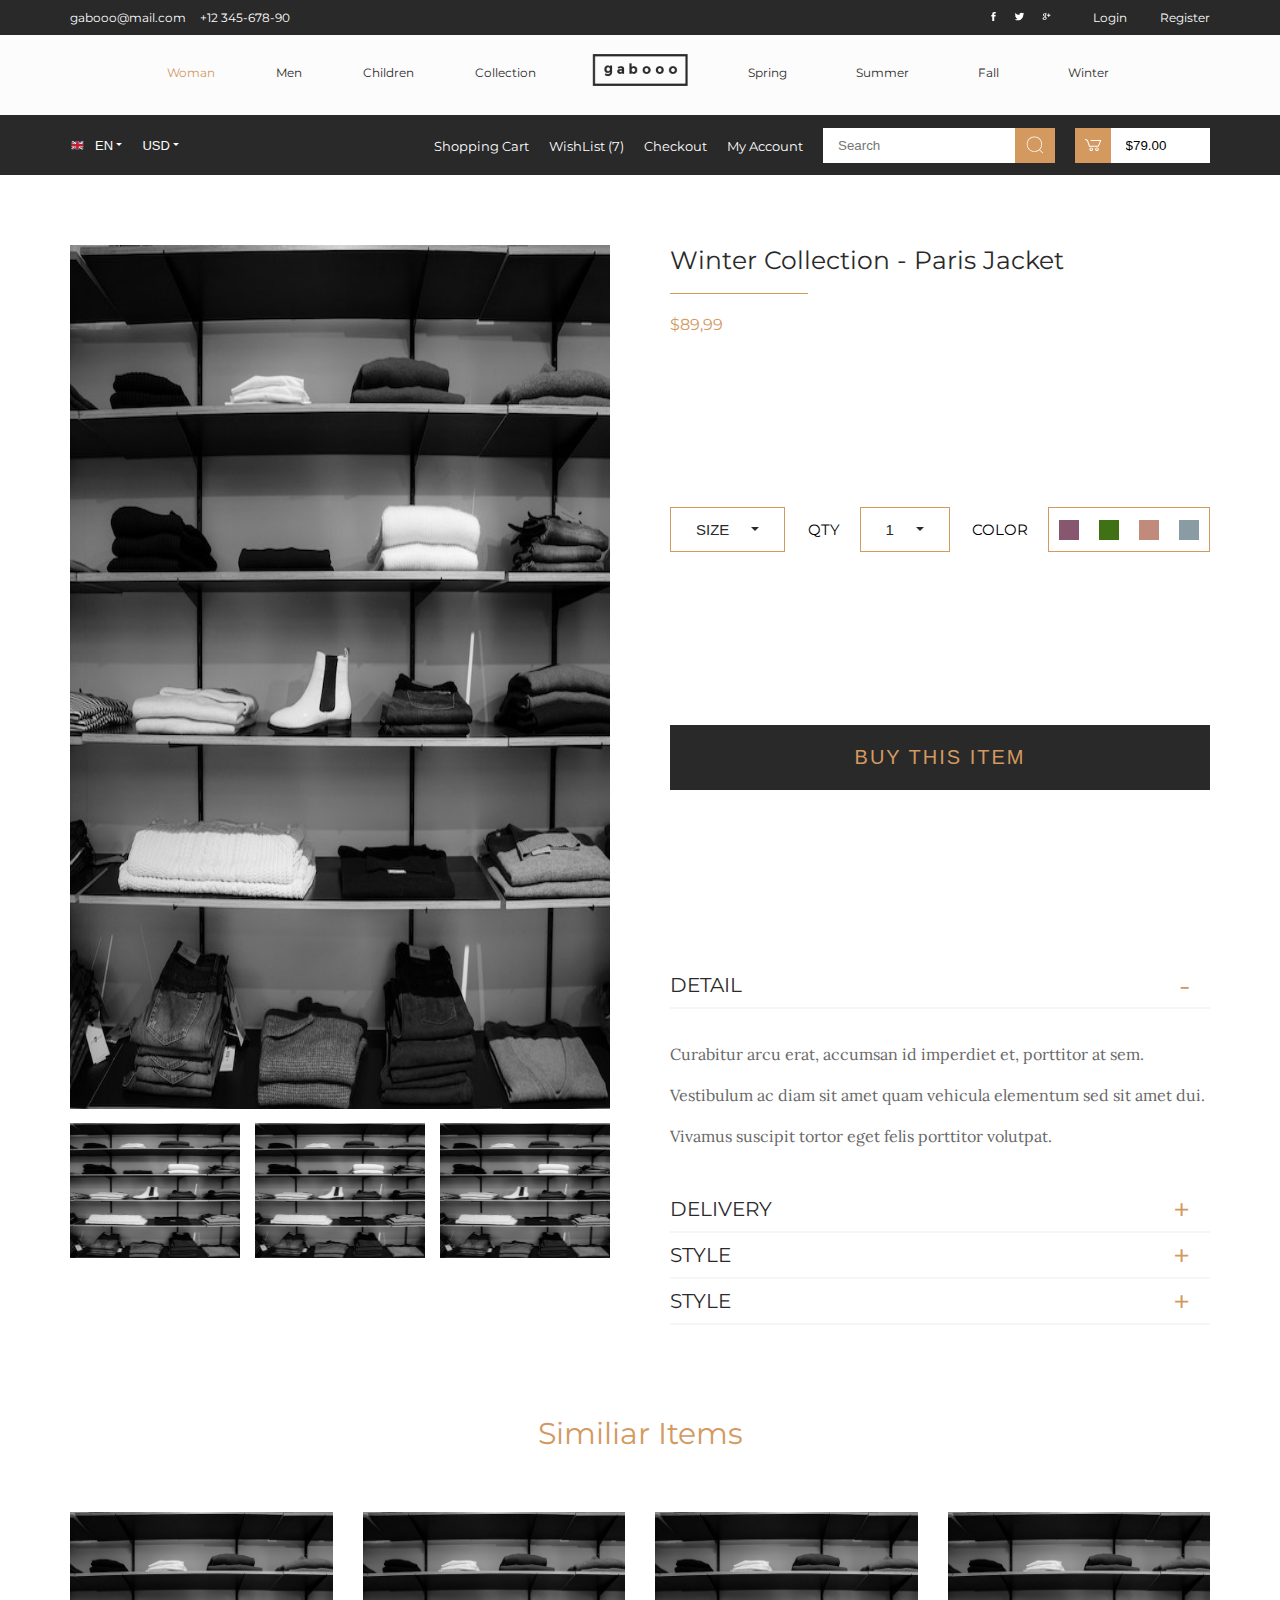
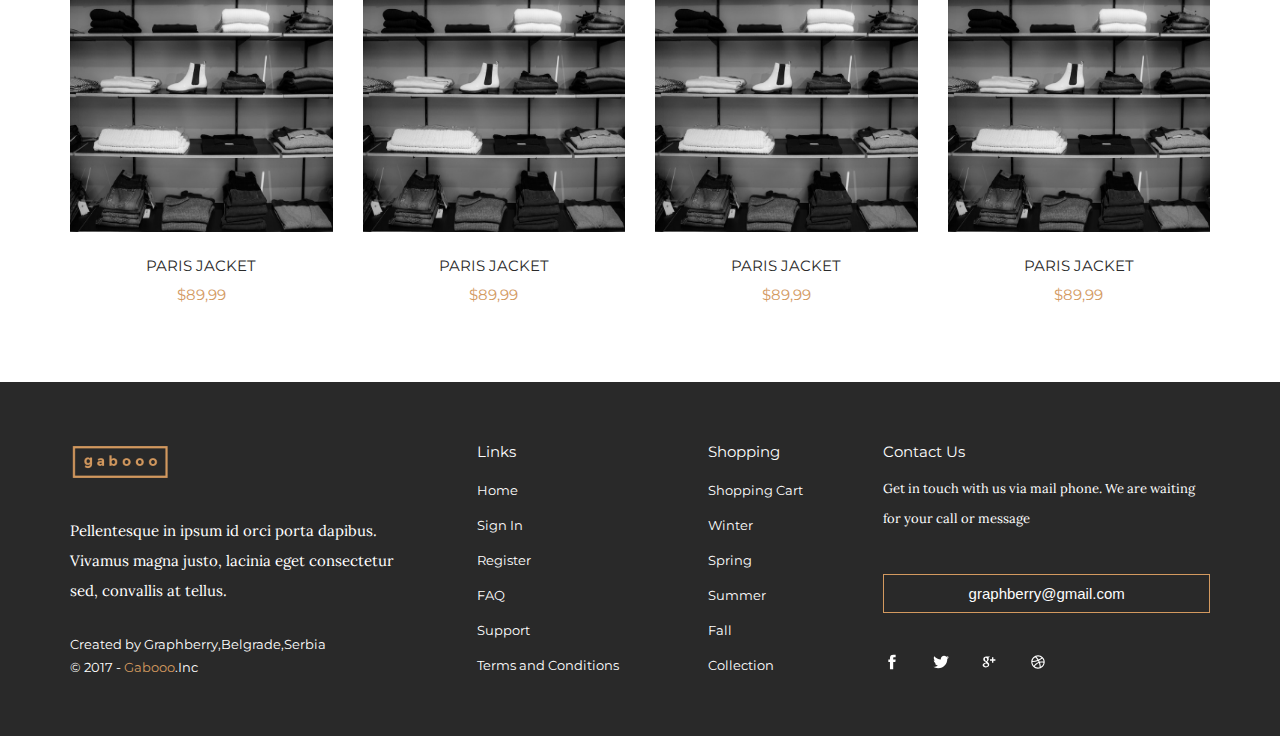
==== itemPage.html @ 837bccc3 "first commit" ====
<!DOCTYPE html>
<html lang="en">
<head>
    <meta charset="UTF-8">
    <meta http-equiv="X-UA-Compatible" content="IE=edge">
    <meta name="viewport" content="width=device-width, initial-scale=1.0">
    <title>Item Page</title>
    <!-- Css File -->
    <link rel="stylesheet" href="./css/itemPage.css">
    <!-- Google Fonts -->
    <link rel="preconnect" href="https://fonts.googleapis.com">
    <link rel="preconnect" href="https://fonts.gstatic.com" crossorigin>
    <link href="https://fonts.googleapis.com/css2?family=Montserrat:wght@300;400;600;700&display=swap" rel="stylesheet">
    <!-- JavaScript File -->
    <script src="./script.js" defer></script>
</head>
<body>
    <header>
        <!-- Top Navbar -->
        <div class="top-navbar py-10">
            <div class="fluid-container h-100">
                <div class="top-navbar-section d-flex align-items-center justify-space-between h-100">
                    <div class="left-top-navbar d-flex align-items-center justify-space-between">
                        <a href="#" class="mail d-inline-block">gabooo@mail.com</a>
                        <div class="phone">+12 345-678-90</div>
                    </div>
                    <div class="right-top-navbar d-flex align-items-center justify-space-between">
                        <div class="icons d-flex align-items-center justify-space-around">
                            <a href="#">
                                <svg class="svg-icon cursor" viewBox="0 0 20 20">
                                    <path fill="none" d="M11.344,5.71c0-0.73,0.074-1.122,1.199-1.122h1.502V1.871h-2.404c-2.886,0-3.903,1.36-3.903,3.646v1.765h-1.8V10h1.8v8.128h3.601V10h2.403l0.32-2.718h-2.724L11.344,5.71z"></path>
                                </svg>
                            </a>
                            <a href="#">
                                <svg  class="svg-icon cursor" viewBox="0 0 20 20">
                                    <path fill="none" d="M18.258,3.266c-0.693,0.405-1.46,0.698-2.277,0.857c-0.653-0.686-1.586-1.115-2.618-1.115c-1.98,0-3.586,1.581-3.586,3.53c0,0.276,0.031,0.545,0.092,0.805C6.888,7.195,4.245,5.79,2.476,3.654C2.167,4.176,1.99,4.781,1.99,5.429c0,1.224,0.633,2.305,1.596,2.938C2.999,8.349,2.445,8.19,1.961,7.925C1.96,7.94,1.96,7.954,1.96,7.97c0,1.71,1.237,3.138,2.877,3.462c-0.301,0.08-0.617,0.123-0.945,0.123c-0.23,0-0.456-0.021-0.674-0.062c0.456,1.402,1.781,2.422,3.35,2.451c-1.228,0.947-2.773,1.512-4.454,1.512c-0.291,0-0.575-0.016-0.855-0.049c1.588,1,3.473,1.586,5.498,1.586c6.598,0,10.205-5.379,10.205-10.045c0-0.153-0.003-0.305-0.01-0.456c0.7-0.499,1.308-1.12,1.789-1.827c-0.644,0.28-1.334,0.469-2.06,0.555C17.422,4.782,17.99,4.091,18.258,3.266"></path>
                                </svg>
                            </a>
                            <a href="#">
                                <svg  class="svg-icon cursor" viewBox="0 0 20 20">
                                    <path fill="none" d="M8.937,10.603c-0.383-0.284-0.741-0.706-0.754-0.837c0-0.223,0-0.326,0.526-0.758c0.684-0.56,1.062-1.297,1.062-2.076c0-0.672-0.188-1.273-0.512-1.71h0.286l1.58-1.196h-4.28c-1.717,0-3.222,1.348-3.222,2.885c0,1.587,1.162,2.794,2.726,2.858c-0.024,0.113-0.037,0.225-0.037,0.334c0,0.229,0.052,0.448,0.157,0.659c-1.938,0.013-3.569,1.309-3.569,2.84c0,1.375,1.571,2.373,3.735,2.373c2.338,0,3.599-1.463,3.599-2.84C10.233,11.99,9.882,11.303,8.937,10.603 M5.443,6.864C5.371,6.291,5.491,5.761,5.766,5.444c0.167-0.192,0.383-0.293,0.623-0.293l0,0h0.028c0.717,0.022,1.405,0.871,1.532,1.89c0.073,0.583-0.052,1.127-0.333,1.451c-0.167,0.192-0.378,0.293-0.64,0.292h0C6.273,8.765,5.571,7.883,5.443,6.864 M6.628,14.786c-1.066,0-1.902-0.687-1.902-1.562c0-0.803,0.978-1.508,2.093-1.508l0,0l0,0h0.029c0.241,0.003,0.474,0.04,0.695,0.109l0.221,0.158c0.567,0.405,0.866,0.634,0.956,1.003c0.022,0.097,0.033,0.194,0.033,0.291C8.752,14.278,8.038,14.786,6.628,14.786 M14.85,4.765h-1.493v2.242h-2.249v1.495h2.249v2.233h1.493V8.502h2.252V7.007H14.85V4.765z"></path>
                                </svg>
                            </a>
                        </div>
                        <div class="login cursor">Login</div>
                        <div class="Register cursor">Register</div>
                    </div>
                </div>
            </div>
        </div>
        <!-- Header -->
        <div class="header">
            <div class="container h-100">
                <div class="header-section d-flex align-items-center justify-space-around">
                    <div class="left-header d-flex align-items-center justify-space-around">
                        <a href="#">Woman</a>
                        <a href="#">Men</a>
                        <a href="#">Children</a>
                        <a href="#">Collection</a>
                    </div>
                    <a href="./main.html" class="d-inline-block">
                        <img class="logo" src="./imgaes/logo.png" alt="logo">
                    </a>
                    <div class="right-header d-flex align-items-center justify-space-around">
                        <a href="#">Spring</a>
                        <a href="#">Summer</a>
                        <a href="#">Fall</a>
                        <a href="#">Winter</a>
                    </div>
                    <!-- mobile nav button -->
                    <div 
                        id="navbarMenu" 
                        class="mobile-nav-btn cursor"
                        style="--gap-size:10px"
                    >
                        <span></span>
                        <span></span>
                        <span></span>
                    </div>
                    <!-- side menu  -->
                    <div id="sideMenu" class="side-menu">
                        <div id="closeMenu" class="close-menu cursor" style="--icon-size:25px; --icon-color:#2a2a2a">
                            <svg class="svg-icon" viewBox="0 0 20 20">
                                <path fill="none" d="M11.469,10l7.08-7.08c0.406-0.406,0.406-1.064,0-1.469c-0.406-0.406-1.063-0.406-1.469,0L10,8.53l-7.081-7.08
                                c-0.406-0.406-1.064-0.406-1.469,0c-0.406,0.406-0.406,1.063,0,1.469L8.531,10L1.45,17.081c-0.406,0.406-0.406,1.064,0,1.469
                                c0.203,0.203,0.469,0.304,0.735,0.304c0.266,0,0.531-0.101,0.735-0.304L10,11.469l7.08,7.081c0.203,0.203,0.469,0.304,0.735,0.304
                                c0.267,0,0.532-0.101,0.735-0.304c0.406-0.406,0.406-1.064,0-1.469L11.469,10z"></path>
                            </svg>
                        </div>
                        <a href="#">Woman</a>
                        <a href="#">Men</a>
                        <a href="#">Children</a>
                        <a href="#">Collection</a>
                        <a href="#">Spring</a>
                        <a href="#">Summer</a>
                        <a href="#">Fall</a>
                        <a href="#">Winter</a>
                    </div>
                </div>
            </div>
        </div>
    </header>
    <main>
        <!-- Cash Bar -->
        <section class="cash-bar">
            <div class="fluid-container">
                <div class="cash-bar-section d-flex align-items-center justify-space-between">
                    <div class="cash-menus d-flex align-items-center">
                        <div class="dropdown relative d-flex align-items-center">
                            <svg xmlns="http://www.w3.org/2000/svg" xmlns:xlink="http://www.w3.org/1999/xlink" width="15" zoomAndPan="magnify" viewBox="0 0 30 30.000001" height="30" preserveAspectRatio="xMidYMid meet" version="1.0"><defs><clipPath id="id1"><path d="M 2.511719 6.402344 L 27.191406 6.402344 L 27.191406 24.546875 L 2.511719 24.546875 Z M 2.511719 6.402344 " clip-rule="nonzero"/></clipPath></defs><g clip-path="url(#id1)"><path fill="rgb(0%, 14.118958%, 49.01886%)" d="M 2.519531 9.234375 L 2.519531 11.984375 L 6.375 11.984375 Z M 5.714844 24.546875 L 11.425781 24.546875 L 11.425781 20.472656 Z M 18.277344 20.472656 L 18.277344 24.546875 L 23.984375 24.546875 Z M 2.519531 18.964844 L 2.519531 21.714844 L 6.378906 18.964844 Z M 23.988281 6.402344 L 18.277344 6.402344 L 18.277344 10.472656 Z M 27.183594 21.714844 L 27.183594 18.964844 L 23.324219 18.964844 Z M 27.183594 11.984375 L 27.183594 9.234375 L 23.324219 11.984375 Z M 11.425781 6.402344 L 5.714844 6.402344 L 11.425781 10.472656 Z M 11.425781 6.402344 " fill-opacity="1" fill-rule="nonzero"/><path fill="rgb(81.17981%, 10.5896%, 16.859436%)" d="M 19.742188 18.964844 L 26.394531 23.710938 C 26.71875 23.375 26.949219 22.953125 27.074219 22.488281 L 22.132812 18.964844 Z M 11.425781 18.964844 L 9.960938 18.964844 L 3.304688 23.707031 C 3.664062 24.078125 4.121094 24.34375 4.632812 24.464844 L 11.425781 19.621094 Z M 18.277344 11.984375 L 19.742188 11.984375 L 26.394531 7.238281 C 26.039062 6.867188 25.582031 6.605469 25.070312 6.480469 L 18.277344 11.324219 Z M 9.960938 11.984375 L 3.304688 7.238281 C 2.984375 7.574219 2.753906 7.992188 2.628906 8.460938 L 7.570312 11.984375 Z M 9.960938 11.984375 " fill-opacity="1" fill-rule="nonzero"/><path fill="rgb(93.328857%, 93.328857%, 93.328857%)" d="M 27.183594 17.566406 L 16.90625 17.566406 L 16.90625 24.546875 L 18.277344 24.546875 L 18.277344 20.472656 L 23.984375 24.546875 L 24.441406 24.546875 C 25.207031 24.546875 25.898438 24.222656 26.394531 23.710938 L 19.742188 18.964844 L 22.132812 18.964844 L 27.074219 22.488281 C 27.136719 22.253906 27.183594 22.011719 27.183594 21.753906 L 27.183594 21.714844 L 23.324219 18.964844 L 27.183594 18.964844 Z M 2.519531 17.566406 L 2.519531 18.964844 L 6.378906 18.964844 L 2.519531 21.714844 L 2.519531 21.753906 C 2.519531 22.515625 2.820312 23.203125 3.304688 23.707031 L 9.960938 18.964844 L 11.425781 18.964844 L 11.425781 19.621094 L 4.632812 24.464844 C 4.835938 24.515625 5.042969 24.546875 5.261719 24.546875 L 5.714844 24.546875 L 11.425781 20.472656 L 11.425781 24.546875 L 12.796875 24.546875 L 12.796875 17.566406 Z M 27.183594 9.191406 C 27.183594 8.429688 26.882812 7.742188 26.394531 7.238281 L 19.742188 11.984375 L 18.277344 11.984375 L 18.277344 11.324219 L 25.070312 6.480469 C 24.867188 6.433594 24.660156 6.402344 24.441406 6.402344 L 23.988281 6.402344 L 18.277344 10.472656 L 18.277344 6.402344 L 16.90625 6.402344 L 16.90625 13.378906 L 27.183594 13.378906 L 27.183594 11.984375 L 23.324219 11.984375 L 27.183594 9.234375 Z M 11.425781 6.402344 L 11.425781 10.472656 L 5.714844 6.402344 L 5.261719 6.402344 C 4.496094 6.402344 3.804688 6.722656 3.304688 7.238281 L 9.960938 11.984375 L 7.570312 11.984375 L 2.628906 8.460938 C 2.566406 8.695312 2.519531 8.9375 2.519531 9.191406 L 2.519531 9.234375 L 6.375 11.984375 L 2.519531 11.984375 L 2.519531 13.378906 L 12.796875 13.378906 L 12.796875 6.402344 Z M 11.425781 6.402344 " fill-opacity="1" fill-rule="nonzero"/><path fill="rgb(81.17981%, 10.5896%, 16.859436%)" d="M 16.90625 13.378906 L 16.90625 6.402344 L 12.796875 6.402344 L 12.796875 13.378906 L 2.519531 13.378906 L 2.519531 17.566406 L 12.796875 17.566406 L 12.796875 24.546875 L 16.90625 24.546875 L 16.90625 17.566406 L 27.183594 17.566406 L 27.183594 13.378906 Z M 16.90625 13.378906 " fill-opacity="1" fill-rule="nonzero"/></g></svg>
                            <button>EN</button>
                            <div class="dropdown-list">
                                <a href="#">EN</a>
                                <a href="#">AR</a>
                            </div>
                        </div>
                        <div class="dropdown relative">
                            <button>USD</button>
                            <div class="dropdown-list">
                                <a href="#">USD</a>
                                <a href="#">EUR</a>
                            </div>
                        </div>
                        <!-- Mobile Screen Hide cash-navbar and replace it to dropdown menu -->
                        <div class="dropdown relative menu-mobile">
                            <button>MENU</button>
                            <div class="dropdown-list">
                                <a href="#">Shopping Cart</a>
                                <a href="#">WishList (7)</a>
                                <a href="#">Checkout</a>
                                <a href="#">My Account</a>
                            </div>
                        </div>
                    </div>
                    <div class="cash-forms d-flex align-items-center">
                        <ul class="cash-navbar d-flex">
                            <li class="ml-20"><a href="#">Shopping Cart</a></li>
                            <li class="ml-20"><a href="#">WishList (7)</a></li>
                            <li class="ml-20"><a href="#">Checkout</a></li>
                            <li class="ml-20"><a href="#">My Account</a></li>
                        </ul>
                        <form class="search-form-input ml-20 d-flex align-items-center justify-space-between">
                            <input
                                type="search"
                                placeholder="Search" 
                                class="input ml-15"
                            />
                            <div class="search-icon d-flex align-items-center justify-content-center h-100">
                                <svg class="svg-icon" style="--icon-size:20px" viewBox="0 0 20 20">
                                    <path fill="none" d="M18.109,17.776l-3.082-3.081c-0.059-0.059-0.135-0.077-0.211-0.087c1.373-1.38,2.221-3.28,2.221-5.379c0-4.212-3.414-7.626-7.625-7.626c-4.212,0-7.626,3.414-7.626,7.626s3.414,7.627,7.626,7.627c1.918,0,3.665-0.713,5.004-1.882c0.006,0.085,0.033,0.17,0.098,0.234l3.082,3.081c0.143,0.142,0.371,0.142,0.514,0C18.25,18.148,18.25,17.918,18.109,17.776zM9.412,16.13c-3.811,0-6.9-3.089-6.9-6.9c0-3.81,3.089-6.899,6.9-6.899c3.811,0,6.901,3.09,6.901,6.899C16.312,13.041,13.223,16.13,9.412,16.13z"></path>
                                </svg>
                            </div>
                        </form>
                        <form class="price-form-input ml-20 d-flex align-items-center">
                            <div class="search-icon d-flex align-items-center justify-content-center h-100">
                                <svg class="svg-icon" style="--icon-size:20px" viewBox="0 0 20 20">
                                    <path fill="none" d="M17.72,5.011H8.026c-0.271,0-0.49,0.219-0.49,0.489c0,0.271,0.219,0.489,0.49,0.489h8.962l-1.979,4.773H6.763L4.935,5.343C4.926,5.316,4.897,5.309,4.884,5.286c-0.011-0.024,0-0.051-0.017-0.074C4.833,5.166,4.025,4.081,2.33,3.908C2.068,3.883,1.822,4.075,1.795,4.344C1.767,4.612,1.962,4.853,2.231,4.88c1.143,0.118,1.703,0.738,1.808,0.866l1.91,5.661c0.066,0.199,0.252,0.333,0.463,0.333h8.924c0.116,0,0.22-0.053,0.308-0.128c0.027-0.023,0.042-0.048,0.063-0.076c0.026-0.034,0.063-0.058,0.08-0.099l2.384-5.75c0.062-0.151,0.046-0.323-0.045-0.458C18.036,5.092,17.883,5.011,17.72,5.011z"></path>
                                    <path fill="none" d="M8.251,12.386c-1.023,0-1.856,0.834-1.856,1.856s0.833,1.853,1.856,1.853c1.021,0,1.853-0.83,1.853-1.853S9.273,12.386,8.251,12.386z M8.251,15.116c-0.484,0-0.877-0.393-0.877-0.874c0-0.484,0.394-0.878,0.877-0.878c0.482,0,0.875,0.394,0.875,0.878C9.126,14.724,8.733,15.116,8.251,15.116z"></path>
                                    <path fill="none" d="M13.972,12.386c-1.022,0-1.855,0.834-1.855,1.856s0.833,1.853,1.855,1.853s1.854-0.83,1.854-1.853S14.994,12.386,13.972,12.386z M13.972,15.116c-0.484,0-0.878-0.393-0.878-0.874c0-0.484,0.394-0.878,0.878-0.878c0.482,0,0.875,0.394,0.875,0.878C14.847,14.724,14.454,15.116,13.972,15.116z"></path>
                                </svg>
                            </div>
                            <input
                                type="text"
                                placeholder="price" 
                                class="input ml-15"
                                value="$79.00"
                            />
                        </form>
                    </div>
                </div>
            </div>
        </section>
        <!-- Item -->
        <section class="item-page my-70">
            <div class="fluid-container">
                <div class="main">
                <!-- Item Section -->
                <div class="item-section h-120vh d-flex gap mb-90" style="--gap-size:60px">
                    <!-- Slider -->
                    <div class="slider h-100 w-50">
                        <img src="./imgaes/shopping-item.jpg" alt="slider image" class="w-100 h-80">
                        <div class="thumbnails d-flex gap mt-10" style="--gap-size:15px">
                            <img src="./imgaes/shopping-item.jpg" alt="slider image">
                            <img src="./imgaes/shopping-item.jpg" alt="slider image">
                            <img src="./imgaes/shopping-item.jpg" alt="slider image">
                        </div>
                    </div>
                    <!-- Item Content -->
                    <div class="item-content h-100 d-flex flex-column align-items-start justify-space-between w-50">
                        <!-- Item Info -->
                        <div class="item-info">
                            <h2 class="item-name">Winter Collection - Paris Jacket</h2>
                            <span class="item-price d-inline-block mt-10">$89,99</span>
                        </div>
                        <!-- Item Options -->
                        <div class="item-options d-flex align-items-center justify-space-between w-100">
                            <div class="dropdown relative">
                                <button>SIZE</button>
                                <div class="dropdown-list">
                                    <a href="#">XXL</a>
                                    <a href="#">XL</a>
                                    <a href="#">L</a>
                                    <a href="#">M</a>
                                    <a href="#">S</a>
                                </div>
                            </div>
                            <div class="quantity d-flex align-items-center">
                                <span class="d-inline-block fs-15 mr-20">QTY</span>
                                <div class="dropdown relative">
                                    <button>1</button>
                                    <div class="dropdown-list">
                                        <a href="#">1</a>
                                        <a href="#">2</a>
                                        <a href="#">3</a>
                                        <a href="#">4</a>
                                        <a href="#">5</a>
                                    </div>
                                </div>
                            </div>
                            <div class="color d-flex align-items-center">
                                <span class="d-inline-block fs-15 mr-20">COLOR</span>
                                <div class="colors-checkbox d-flex">
                                    <span style="--checkbox-color:#87576f"></span>
                                    <span style="--checkbox-color:#417115"></span>
                                    <span style="--checkbox-color:#c18b7b"></span>
                                    <span style="--checkbox-color:#899ca4"></span>
                                </div>
                            </div>
                        </div>
                        <button class="checkout cursor">BUY THIS ITEM</button>
                        <!-- Accordion -->
                        <div class="accordion w-100">
                            <div class="contentBox active">
                                <div class="label py-10 cursor">DETAIL</div>
                                <hr>
                                <div class="content">
                                    <p>Curabitur arcu erat, accumsan id imperdiet et, porttitor at sem. Vestibulum ac diam sit amet quam vehicula elementum sed sit amet dui. Vivamus suscipit tortor eget felis porttitor volutpat.</p>
                                </div>
                            </div>
                            <div class="contentBox">
                                <div class="label py-10 cursor">DELIVERY</div>
                                <hr>
                                <div class="content">
                                    <p>Curabitur arcu erat, accumsan id imperdiet et, porttitor at sem. Vestibulum ac diam sit amet quam vehicula elementum sed sit amet dui. Vivamus suscipit tortor eget felis porttitor volutpat.</p>
                                </div>
                            </div>
                            <div class="contentBox">
                                <div class="label py-10 cursor">STYLE</div>
                                <hr>
                                <div class="content">
                                    <p>Curabitur arcu erat, accumsan id imperdiet et, porttitor at sem. Vestibulum ac diam sit amet quam vehicula elementum sed sit amet dui. Vivamus suscipit tortor eget felis porttitor volutpat.</p>
                                </div>
                            </div>
                            <div class="contentBox">
                                <div class="label py-10 cursor">STYLE</div>
                                <hr>
                                <div class="content">
                                    <p>Curabitur arcu erat, accumsan id imperdiet et, porttitor at sem. Vestibulum ac diam sit amet quam vehicula elementum sed sit amet dui. Vivamus suscipit tortor eget felis porttitor volutpat.</p>
                                </div>
                            </div>
                        </div>
                    </div>
                </div>
                <!-- Similiar Items -->
                <section class="similiar-items mt-80">
                        <div class="similiar-items-section d-flex flex-column align-items-center justify-content-center">
                            <div class="similiar-items-head mb-60">Similiar Items</div>
                            <div class="items grid-layout w-100">
                                <div class="item-info">
                                    <a href="./itemPage.html">
                                        <img src="./imgaes/shopping-item.jpg" alt="image" class="h-80 w-100">
                                    </a>
                                    <div class="name pt-20 pb-10 text-center fs-15">PARIS JACKET</div>
                                    <div class="price text-center fs-15">$89,99</div>
                                </div>
                                <div class="item-info">
                                    <a href="./itemPage.html">
                                        <img src="./imgaes/shopping-item.jpg" alt="image" class="h-80 w-100">
                                    </a>
                                    <div class="name pt-20 pb-10 text-center fs-15">PARIS JACKET</div>
                                    <div class="price text-center fs-15">$89,99</div>
                                </div>
                                <div class="item-info">
                                    <a href="./itemPage.html">
                                        <img src="./imgaes/shopping-item.jpg" alt="image" class="h-80 w-100">
                                    </a>
                                    <div class="name pt-20 pb-10 text-center fs-15">PARIS JACKET</div>
                                    <div class="price text-center fs-15">$89,99</div>
                                </div>
                                <div class="item-info">
                                    <a href="./itemPage.html">
                                        <img src="./imgaes/shopping-item.jpg" alt="image" class="h-80 w-100">
                                    </a>
                                    <div class="name pt-20 pb-10 text-center fs-15">PARIS JACKET</div>
                                    <div class="price text-center fs-15">$89,99</div>
                                </div>
                            </div>
                        </div>
                </section>
                </div>
            </div>
        </section>
    </main>
    <!-- Footer -->
    <footer>
        <div class="fluid-container h-100">
            <div class="footer-content d-flex justify-space-between gap h-100 py-60" style="--gap-size:80px">
                <div class="footer-info">
                    <a href="./main.html" class="d-inline-block mb-30">
                        <img class="logo" src="./imgaes/logo1.png" alt="logo">
                    </a>
                    <p class="footer-p fs-15 mb-30">Pellentesque in ipsum id orci porta dapibus. Vivamus magna justo, lacinia eget consectetur sed, convallis at tellus.</p>
                    <div class="created-by mb-5">Created by Graphberry,Belgrade,Serbia</div>
                    <span class="project-name d-inline-block">© 2017 - <span class="gabooo">Gabooo</span>.Inc</span>
                </div>
                <div class="links-shopping d-flex justify-space-between">
                    <ul class="footer-list" aria-label="Links">
                        <li><a href="#">Home</a></li>
                        <li><a href="#">Sign In</a></li>
                        <li><a href="#">Register</a></li>
                        <li><a href="#">FAQ</a></li>
                        <li><a href="#">Support</a></li>
                        <li><a href="#">Terms and Conditions</a></li>
                    </ul>
                    <ul class="footer-list" aria-label="Shopping">
                        <li><a href="#">Shopping Cart</a></li>
                        <li><a href="#">Winter</a></li>
                        <li><a href="#">Spring</a></li>
                        <li><a href="#">Summer</a></li>
                        <li><a href="#">Fall</a></li>
                        <li><a href="#">Collection</a></li>
                    </ul>
                </div>
                <div class="contact-us-content">
                    <div class="contact-us-head fs-15">Contact Us</div>
                    <p class="contact-us-p">Get in touch with us via mail phone. We are waiting for your call or message</p>
                    <button class="contact-us-btn fs-15 cursor w-100 my-40">graphberry@gmail.com</button>
                    <div class="social-media-links d-flex align-items-center justify-space-between w-50">
                        <a href="#" class="d-inline-block" style="--icon-size:18px">
                            <svg class="svg-icon cursor" viewBox="0 0 20 20">
                                <path fill="none" d="M11.344,5.71c0-0.73,0.074-1.122,1.199-1.122h1.502V1.871h-2.404c-2.886,0-3.903,1.36-3.903,3.646v1.765h-1.8V10h1.8v8.128h3.601V10h2.403l0.32-2.718h-2.724L11.344,5.71z"></path>
                            </svg>
                        </a>
                        <a href="#" class="d-inline-block" style="--icon-size:18px">
                            <svg  class="svg-icon cursor" viewBox="0 0 20 20">
                                <path fill="none" d="M18.258,3.266c-0.693,0.405-1.46,0.698-2.277,0.857c-0.653-0.686-1.586-1.115-2.618-1.115c-1.98,0-3.586,1.581-3.586,3.53c0,0.276,0.031,0.545,0.092,0.805C6.888,7.195,4.245,5.79,2.476,3.654C2.167,4.176,1.99,4.781,1.99,5.429c0,1.224,0.633,2.305,1.596,2.938C2.999,8.349,2.445,8.19,1.961,7.925C1.96,7.94,1.96,7.954,1.96,7.97c0,1.71,1.237,3.138,2.877,3.462c-0.301,0.08-0.617,0.123-0.945,0.123c-0.23,0-0.456-0.021-0.674-0.062c0.456,1.402,1.781,2.422,3.35,2.451c-1.228,0.947-2.773,1.512-4.454,1.512c-0.291,0-0.575-0.016-0.855-0.049c1.588,1,3.473,1.586,5.498,1.586c6.598,0,10.205-5.379,10.205-10.045c0-0.153-0.003-0.305-0.01-0.456c0.7-0.499,1.308-1.12,1.789-1.827c-0.644,0.28-1.334,0.469-2.06,0.555C17.422,4.782,17.99,4.091,18.258,3.266"></path>
                            </svg>
                        </a>
                        <a href="#" class="d-inline-block" style="--icon-size:18px">
                            <svg  class="svg-icon cursor" viewBox="0 0 20 20">
                                <path fill="none" d="M8.937,10.603c-0.383-0.284-0.741-0.706-0.754-0.837c0-0.223,0-0.326,0.526-0.758c0.684-0.56,1.062-1.297,1.062-2.076c0-0.672-0.188-1.273-0.512-1.71h0.286l1.58-1.196h-4.28c-1.717,0-3.222,1.348-3.222,2.885c0,1.587,1.162,2.794,2.726,2.858c-0.024,0.113-0.037,0.225-0.037,0.334c0,0.229,0.052,0.448,0.157,0.659c-1.938,0.013-3.569,1.309-3.569,2.84c0,1.375,1.571,2.373,3.735,2.373c2.338,0,3.599-1.463,3.599-2.84C10.233,11.99,9.882,11.303,8.937,10.603 M5.443,6.864C5.371,6.291,5.491,5.761,5.766,5.444c0.167-0.192,0.383-0.293,0.623-0.293l0,0h0.028c0.717,0.022,1.405,0.871,1.532,1.89c0.073,0.583-0.052,1.127-0.333,1.451c-0.167,0.192-0.378,0.293-0.64,0.292h0C6.273,8.765,5.571,7.883,5.443,6.864 M6.628,14.786c-1.066,0-1.902-0.687-1.902-1.562c0-0.803,0.978-1.508,2.093-1.508l0,0l0,0h0.029c0.241,0.003,0.474,0.04,0.695,0.109l0.221,0.158c0.567,0.405,0.866,0.634,0.956,1.003c0.022,0.097,0.033,0.194,0.033,0.291C8.752,14.278,8.038,14.786,6.628,14.786 M14.85,4.765h-1.493v2.242h-2.249v1.495h2.249v2.233h1.493V8.502h2.252V7.007H14.85V4.765z"></path>
                            </svg>
                        </a>
                        <a href="#" class="d-inline-block" style="--icon-size:18px">
                            <svg class="svg-icon" width="20px" height="20px" viewBox="0 0 20 20">
                                <path fill="none" d="M10,2.531c-4.125,0-7.469,3.344-7.469,7.469c0,4.125,3.344,7.469,7.469,7.469c4.125,0,7.469-3.344,7.469-7.469C17.469,5.875,14.125,2.531,10,2.531 M10,3.776c1.48,0,2.84,0.519,3.908,1.384c-1.009,0.811-2.111,1.512-3.298,2.066C9.914,6.072,9.077,5.017,8.14,4.059C8.728,3.876,9.352,3.776,10,3.776 M6.903,4.606c0.962,0.93,1.82,1.969,2.53,3.112C7.707,8.364,5.849,8.734,3.902,8.75C4.264,6.976,5.382,5.481,6.903,4.606 M3.776,10c2.219,0,4.338-0.418,6.29-1.175c0.209,0.404,0.405,0.813,0.579,1.236c-2.147,0.805-3.953,2.294-5.177,4.195C4.421,13.143,3.776,11.648,3.776,10 M10,16.224c-1.337,0-2.572-0.426-3.586-1.143c1.079-1.748,2.709-3.119,4.659-3.853c0.483,1.488,0.755,3.071,0.784,4.714C11.271,16.125,10.646,16.224,10,16.224 M13.075,15.407c-0.072-1.577-0.342-3.103-0.806-4.542c0.673-0.154,1.369-0.243,2.087-0.243c0.621,0,1.22,0.085,1.807,0.203C15.902,12.791,14.728,14.465,13.075,15.407 M14.356,9.378c-0.868,0-1.708,0.116-2.515,0.313c-0.188-0.464-0.396-0.917-0.621-1.359c1.294-0.612,2.492-1.387,3.587-2.284c0.798,0.97,1.302,2.187,1.395,3.517C15.602,9.455,14.99,9.378,14.356,9.378"></path>
                            </svg>
                        </a>
                    </div>
                </div>
            </div>
        </div>
    </footer>
    </div>
</body>
</html>
---- css/itemPage.css ----
/* Style Css */
@import url('./style.css');

/* Item */
.item-page {
    min-height: 100vh;
    padding: 0;
    display: flex;
    flex-direction: column;
}
.main {
    flex-grow: 1;
}
.item-page .item-name {
    font-size: 25px;
    color: var(--gray-dark1-color);
    font-weight: 400;
}
.item-page .item-name::after {
    content: '';
    position: relative;
    bottom: 5px;
    display: inline-block;
    border-bottom: 1px solid var(--primary-color);
    width: 35%;
}
.item-page .item-price {
    color: var(--primary-color);
}
.item-page .item-options .dropdown button {
    color: var(--gray-dark1-color);
    padding: 13px 25px;
    border: 1px solid var(--primary-color);
    font-size: 15px;
}
.item-page .item-options .dropdown button::after {
    margin-left: 1.455em;
}
.item-page .item-options .dropdown-list {
    top: 45px;
    border: none;
    background-color: var(--gray-lighten2-color);
}
.colors-checkbox {
    border: 1px solid var(--primary-color);
}
.colors-checkbox span {
    width: 20px;
    height: 20px;
    background-color: var(--checkbox-color);
    cursor: pointer;
    margin: 11.5px 10px;
}
.checkout {
    width: 100%;
    padding: 21px 0;
    font-size: 20px;
    letter-spacing: 2px;
    color: var(--primary-color);
    background-color: var(--secondary-color);
    border: none;
    transition: all 0.2s ease-in-out;
}
.checkout:hover {
    color: var(--white-color);
    background-color: var(--primary-color);
}
.accordion .contentBox {
    position: relative;
}
.accordion .contentBox .label {
    position: relative;
    background-color: transparent;
    color: var(--gray-dark1-color);
    font-size: 20px;
}
hr {
    border: 1px solid #f6f6f6;
}
.accordion .contentBox .label::before {
    content: '+';
    position: absolute;
    top: 50%;
    right: 20px;
    transform: translateY(-50%);
    font-size: 1.5em;
    color: var(--primary-color);
}
.accordion .contentBox.active .label::before {
    content: '-';
}
.accordion .contentBox .content {
    position: relative;
    background-color: #fff;
    height: 0;
    overflow: hidden;
    transition: 0.5s;
    overflow-y: auto;
}
.accordion .contentBox.active .content {
    height: auto;
    padding-top: 25px;
    padding-bottom: 30px;
}
.accordion .contentBox.active .content p {
    line-height: 41px;
    color: var(--gray-lighten1-color);
    font-family: "lora", "sans-serif";
}
.thumbnails img {
    width: 31.53%;
    height: 135px
}
@media (max-width: 1199px) {
    .item-page .item-section {
        justify-content: center;
    }
    .item-page .slider {
        display: none;
    }
    .item-page .item-content {
        width: 70% !important;
    }
}
@media (max-width: 991px) {
    .item-page .item-content {
        width: 100% !important;
    }
}
@media (max-width: 576px) {
    .item-page .item-name {
        font-size: 20px;
    }
    .item-page .item-options {
        flex-wrap: wrap;
        gap: 15px;
        justify-content: space-between;
    }
    .item-page .dropdown-list {
        width: 100%;
    }
    .item-page .item-info, .item-page .item-options, .checkout, .accordion {
        margin-bottom: 50px;
    }
    .color {
        margin-left: 35px;
    }
    .accordion .contentBox.active .content p {
        line-height: 30px;
    }
}

/* Similiar Items */
.similiar-items {
    background-color: var(--white-color);
}
.similiar-items-head {
    font-size: 30px;
    color: var(--primary-color);
}
.grid-layout {
    display: grid;
    grid-template-columns: repeat(auto-fill, minmax(250px, 1fr));
    grid-auto-rows: var(--grid-row);
    gap: 30px;
}
.name {
    color: var(--gray-dark1-color);
}
.price {
    color: var(--primary-color);
}
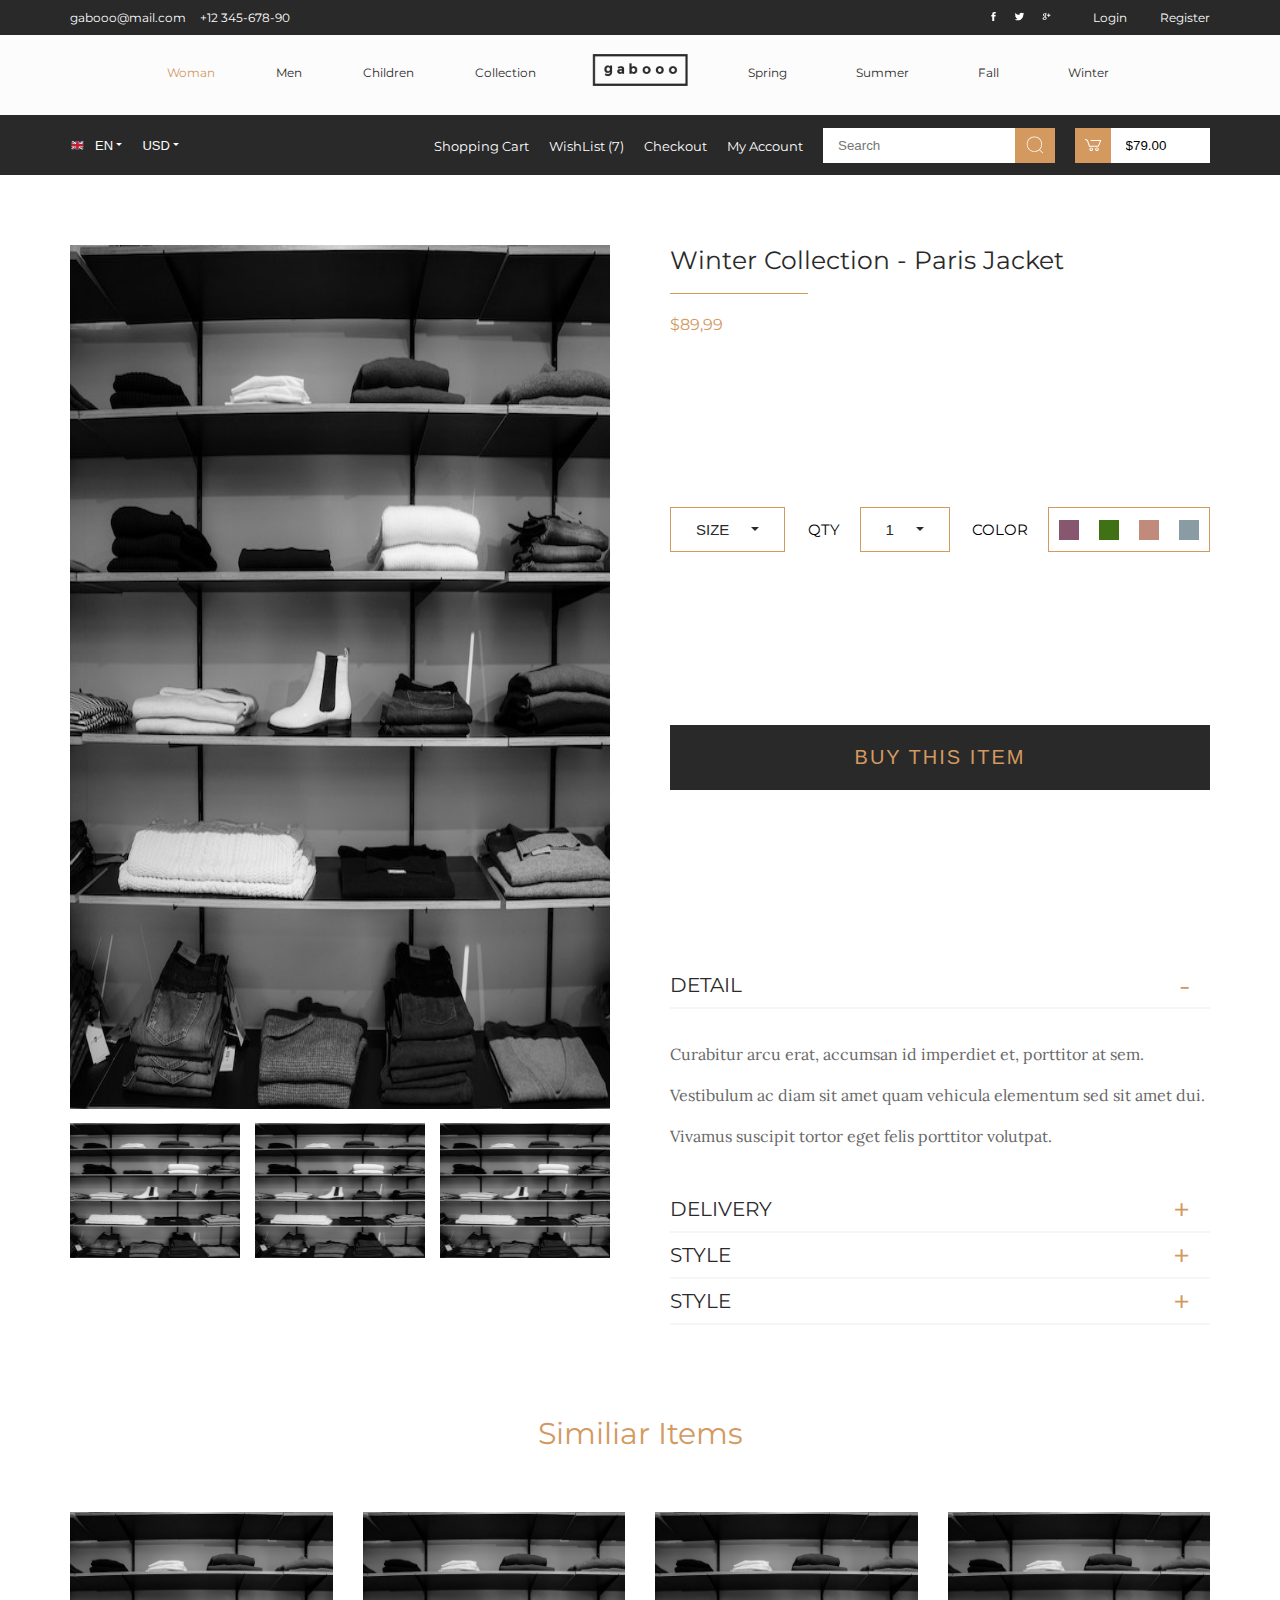
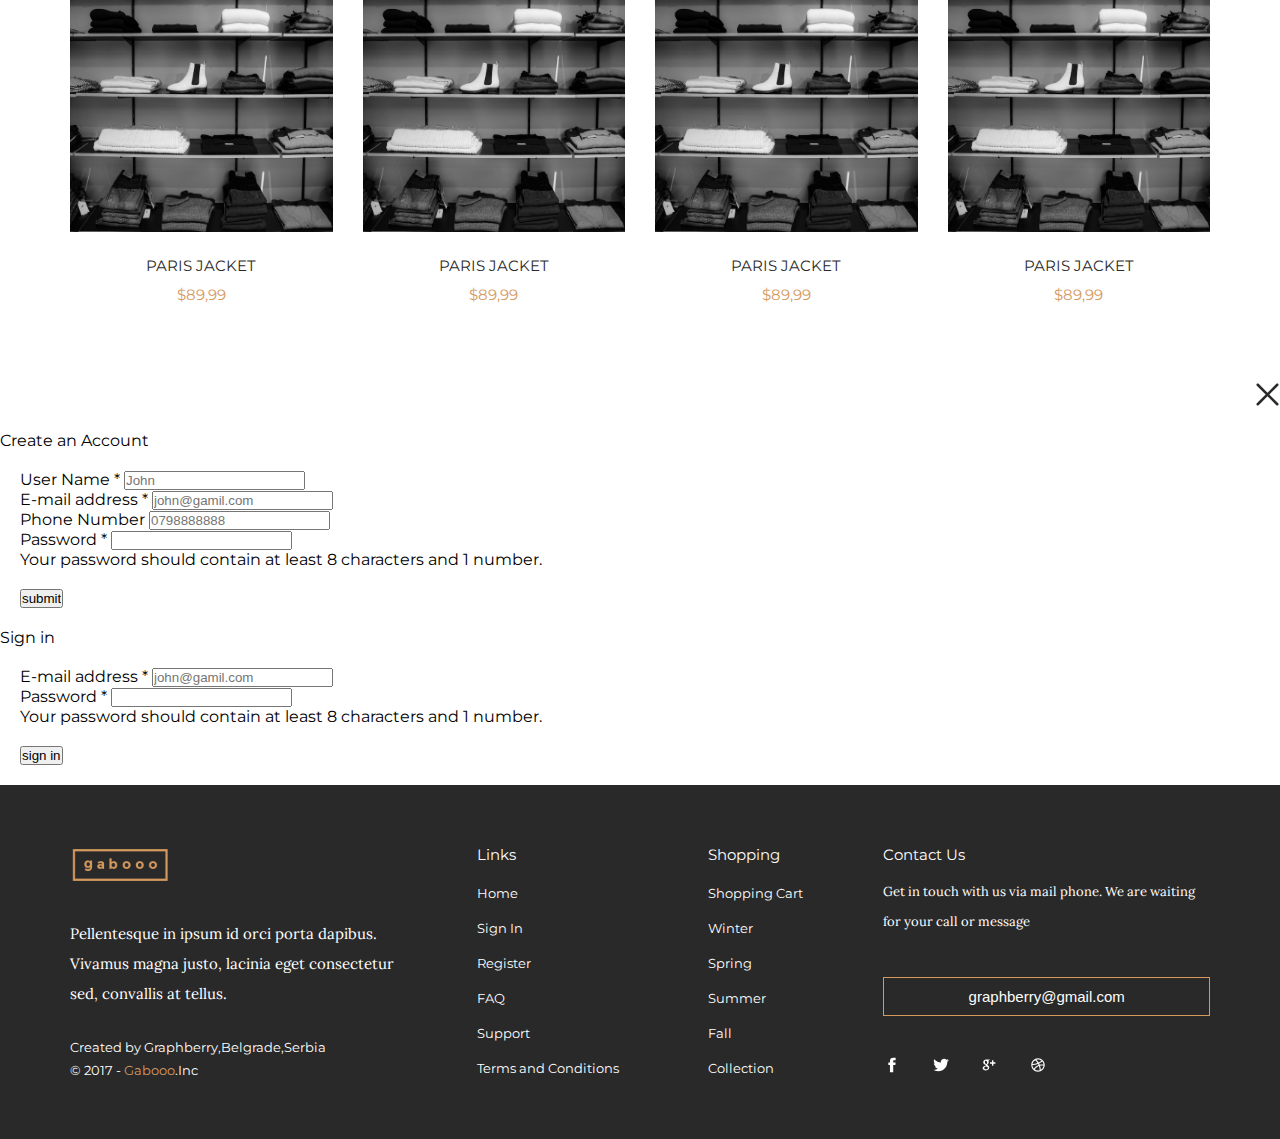
==== commit 283a3115: "update itemPage.html login & register" ====
--- a/itemPage.html
+++ b/itemPage.html
@@ -42,8 +42,8 @@
                                 </svg>
                             </a>
                         </div>
-                        <div class="login cursor">Login</div>
-                        <div class="Register cursor">Register</div>
+                        <div onclick="toggle('login')" class="login cursor">Login</div>
+                        <div onclick="toggle('register')" class="Register cursor">Register</div>
                     </div>
                 </div>
             </div>
@@ -58,7 +58,7 @@
                         <a href="#">Children</a>
                         <a href="#">Collection</a>
                     </div>
-                    <a href="./main.html" class="d-inline-block">
+                    <a href="./index.html" class="d-inline-block">
                         <img class="logo" src="./imgaes/logo.png" alt="logo">
                     </a>
                     <div class="right-header d-flex align-items-center justify-space-around">
@@ -300,13 +300,108 @@
                 </div>
             </div>
         </section>
+        <!-- Login & Register popup -->
+        <div class="popup-container" id="blur">
+            <div class="d-flex flex-column" id="popup">
+                <div onclick="toggle()" id="closePopup" class="close-popup cursor text-end mb-20" style="--icon-size:25px; --icon-color:#2a2a2a">
+                    <svg class="svg-icon" viewBox="0 0 20 20">
+                        <path fill="none" d="M11.469,10l7.08-7.08c0.406-0.406,0.406-1.064,0-1.469c-0.406-0.406-1.063-0.406-1.469,0L10,8.53l-7.081-7.08
+                        c-0.406-0.406-1.064-0.406-1.469,0c-0.406,0.406-0.406,1.063,0,1.469L8.531,10L1.45,17.081c-0.406,0.406-0.406,1.064,0,1.469
+                        c0.203,0.203,0.469,0.304,0.735,0.304c0.266,0,0.531-0.101,0.735-0.304L10,11.469l7.08,7.081c0.203,0.203,0.469,0.304,0.735,0.304
+                        c0.267,0,0.532-0.101,0.735-0.304c0.406-0.406,0.406-1.064,0-1.469L11.469,10z"></path>
+                    </svg>
+                </div>
+                <!-- Register -->
+                <div id="registerPopup">
+                    <div class="create-account">Create an Account</div>
+                    <div class="form-container pa-20">
+                        <form name="registerForm">
+                            <!-- User Name -->
+                            <label for="username">User Name *</label>
+                            <input
+                                type="text" 
+                                id="username" 
+                                name="username" 
+                                placeholder="John" 
+                                required
+                            />
+                            <p class="error-message"></p>
+                            <!-- Email -->
+                            <label for="e-mail">E-mail address *</label>
+                            <input 
+                                type="text" 
+                                id="e-mail" 
+                                placeholder="john@gamil.com" 
+                                required
+                            />
+                            <p class="error-message"></p>
+                            <!-- Phone Number -->
+                            <label for="phoneNumber">Phone Number</label>
+                            <input 
+                                type="text" 
+                                id="phoneNumber" 
+                                maxlength="9" 
+                                pattern=".{9,}"
+                                required 
+                                title="9 characters length"
+                                placeholder="0798888888"
+                            />
+                            <p class="error-message"></p>
+                            <!-- Password -->
+                            <label for="password">Password *</label>
+                            <input 
+                                type="password" 
+                                id="password" 
+                                pattern=".{8,}" 
+                                required 
+                                title="8 characters minimum"
+                            />
+                            <p class="error-message"></p>
+                            <p class="password-rules">Your password should contain at least 8 characters and 1 number.</p>
+                            <!-- Submit -->
+                            <input class="submit cursor mt-20" type="submit" value="submit" name="submit" onclick="formValidation()" />
+                        </form>
+                    </div>
+                </div>
+                <!-- Login -->
+                <div id="loginPopup">
+                    <div class="create-account">Sign in</div>
+                    <div class="form-container pa-20">
+                        <form name="registerForm">
+                            <!-- Email -->
+                            <label for="e-mail">E-mail address *</label>
+                            <input 
+                                type="text" 
+                                id="e-mail" 
+                                placeholder="john@gamil.com" 
+                                required
+                            />
+                            <p class="login-error-message"></p>
+                            <!-- Password -->
+                            <label for="password">Password *</label>
+                            <input 
+                                type="password" 
+                                id="password" 
+                                pattern=".{8,}" 
+                                required 
+                                title="8 characters minimum"
+                            />
+                            <p class="login-error-message"></p>
+                            <p class="password-rules">Your password should contain at least 8 characters and 1 number.</p>
+                            <!-- Submit -->
+                            <input class="submit cursor mt-20" type="submit" value="sign in" name="submit" onclick="loginFormValidation()" />
+                        </form>
+                    </div>
+                </div>
+            </div>
+        </div>
     </main>
     <!-- Footer -->
     <footer>
         <div class="fluid-container h-100">
             <div class="footer-content d-flex justify-space-between gap h-100 py-60" style="--gap-size:80px">
                 <div class="footer-info">
-                    <a href="./main.html" class="d-inline-block mb-30">
+                    <a href="./index.html" class="d-inline-block mb-30">
                         <img class="logo" src="./imgaes/logo1.png" alt="logo">
                     </a>
                     <p class="footer-p fs-15 mb-30">Pellentesque in ipsum id orci porta dapibus. Vivamus magna justo, lacinia eget consectetur sed, convallis at tellus.</p>
@@ -363,4 +458,4 @@
     </footer>
     </div>
 </body>
-</html>+</html>
